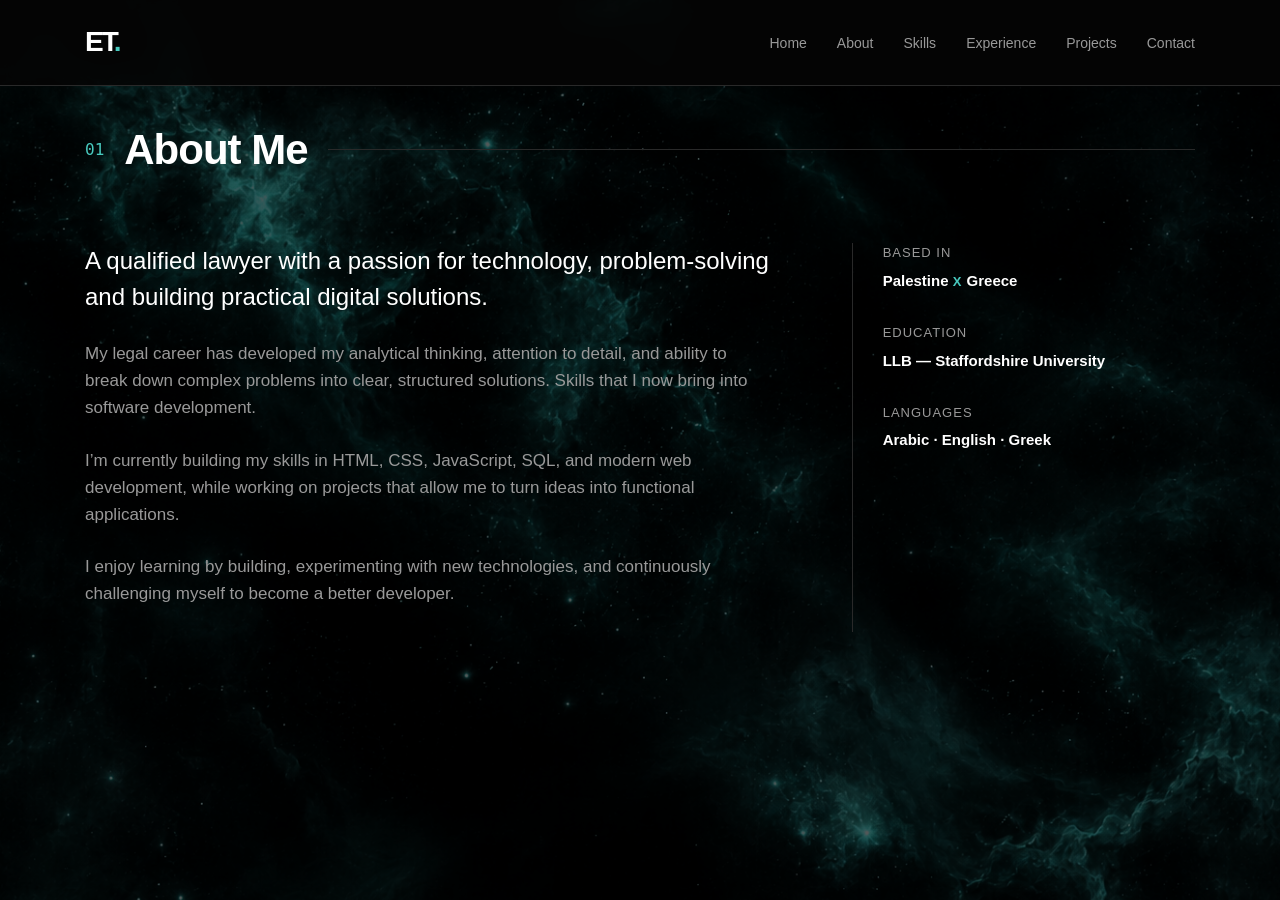
==== files/about.html @ 51c75984 "Add files via upload" ====
<!doctype html>
<html lang="en">
  <meta name="viewport" content="width=device-width, initial-scale=1.0" />
  <link rel="stylesheet" href="style.css" />
  <head>
    <meta charset="UTF-8" />
    <meta name="viewport" content="width=device-width, initial-scale=1.0" />
    <title>ET | About</title>
  </head>
  <body>
    <header>
      <nav class="navbar">
        <a href="#home" class="logo"> ET<span>.</span> </a>
        <ul class="nav-links">
          <li>
            <a href="./main.html">Home</a>
          </li>
          <li>
            <a href="./about.html">About</a>
          </li>
          <li>
            <a href="#skills">Skills</a>
          </li>
          <li>
            <a href="#experience">Experience</a>
          </li>
          <li>
            <a href="#projects">Projects</a>
          </li>
          <li>
            <a href="#contact">Contact</a>
          </li>
        </ul>
        <!-- <button id="theme-toggle" class="theme-toggle">Light</button> -->
      </nav>
    </header>
    <section id="about" class="section">
      <div class="section-heading">
        <span class="section-number"> 01 </span>

        <h2>About Me</h2>
      </div>

      <div class="about-content">
        <div class="about-main">
          <p class="large-text">
            A qualified lawyer with a passion for technology, problem-solving
            and building practical digital solutions.
          </p>
          <p>
            My legal career has developed my analytical thinking, attention to
            detail, and ability to break down complex problems into clear,
            structured solutions. Skills that I now bring into software
            development.
          </p>
          <p>
            I’m currently building my skills in HTML, CSS, JavaScript, SQL, and
            modern web development, while working on projects that allow me to
            turn ideas into functional applications.
          </p>
          <p>
            I enjoy learning by building, experimenting with new technologies,
            and continuously challenging myself to become a better developer.
          </p>
        </div>

        <div class="about-details">
          <div class="detail-item">
            <span> Based in </span>
            <strong> Palestine <span>x</span> Greece</strong>
          </div>
          <div class="detail-item">
            <span> Education </span>
            <strong> LLB — Staffordshire University </strong>
          </div>
          <div class="detail-item">
            <span> Languages </span>
            <strong> Arabic · English · Greek </strong>
          </div>
        </div>
      </div>
    </section>
    <script src="script.js"></script>
  </body>
</html>
---- files/style.css ----
:root {
  --primary: #48cabf;
  --background: #050505;
  --surface: #101010;
  --surface-light: #171717;
  --border: #292929;
  --text: #ffffff;
  --gray-text: #999999;
}

/* body.light-theme {
  --background: #f5f5f5;
  --surface: #ffffff;
  --surface-light: #eeeeee;
  --border: #d5d5d5;
  --text: #111111;
  --gray-text: #666666;
} */

.cursor-glow {
  position: fixed;
  width: 80px;
  height: 80px;
  border-radius: 50%;
  background-color: var(--primary);
  opacity: 0.3;
  filter: blur(20px);
  pointer-events: none;
  transform: translate(-50%, -50%);
  z-index: 9999;
}

* {
  box-sizing: border-box;
  margin: 0;
  padding: 0;
}

html {
  scroll-behavior: smooth;
}

body {
  font-family: Arial, Helvetica, sans-serif;
  background-color: var(--background);
  color: var(--text);
  line-height: 1.6;
  position: relative;
  overflow-x: hidden;
}

/* Background Pic */

body::before {
  content: "";
  position: fixed;
  top: -5%;
  left: -5%;
  width: 110%;
  height: 110%;
  background-image: url(./pics/background.png);
  background-size: cover;
  background-position: center;
  z-index: -2;
  animation: backgroundMove 5s ease-in-out infinite alternate;
}

@keyframes backgroundMove {
  from {
    transform: scale(1);
  }
  to {
    transform: scale(1.08);
  }
}

body::after {
  content: "";
  position: fixed;
  top: 0;
  left: 0;
  width: 100%;
  height: 100%;
  background-color: rgba(0, 0, 0, 0.65);
  z-index: -1;
}

a {
  text-decoration: none;
  color: inherit;
}

ul {
  list-style: none;
}

/* =========================
   NAVBAR
========================= */

header {
  position: sticky;
  top: 0;
  z-index: 1000;
  background-color: rgba(5, 5, 5, 0.9);
  border-bottom: 1px solid var(--border);
  backdrop-filter: blur(10px);
}

.navbar {
  max-width: 1150px;
  margin: auto;
  padding: 20px;
  display: flex;
  justify-content: space-between;
  align-items: center;
}

/* LOGO */

.logo {
  font-size: 28px;
  font-weight: bold;
  letter-spacing: -2px;
}

.logo span {
  color: var(--primary);
}

/* NAV LINKS */

.nav-links {
  display: flex;
  gap: 30px;
}

.nav-links a {
  color: var(--gray-text);
  font-size: 14px;
  transition: 0.3s;
}

.nav-links a:hover {
  color: var(--primary);
}

/* THEME BUTTON */

/* .theme-toggle {
  background-color: transparent;
  color: var(--text);
  border: 1px solid var (--border);
  padding: 8px 14px;
  border-radius: 20px;
  font-size: 13px;
  cursor: pointer;
  transition: 0.3;
}

.theme-toggle:hover {
  color: var(--primary);
} */

/* =========================
   HERO
========================= */

.hero {
  max-width: 1150px;
  min-height: 90vh;
  margin: auto;
  padding: 30px 20px;
  display: flex;
  align-items: center;
  justify-content: space-between;
  gap: 80px;
}

.hero-content {
  max-width: 700px;
}

.hero-intro {
  color: var(--primary);
  font-size: 18px;
  margin-bottom: 10px;
}

.hero h1 {
  font-size: clamp(50px, 8vw, 90px);
  line-height: 1;
  letter-spacing: -4px;
  margin-bottom: 20px;
}

.hero h2 {
  color: var(--gray-text);
  font-size: 28px;
  font-weight: normal;
  margin-bottom: 25px;
}

.hero h2 span {
  color: var(--primary);
}

.hero-description {
  color: var(--gray-text);
  max-width: 600px;
  font-size: 18px;
  margin-bottom: 35px;
}

/* =========================
   BUTTONS
========================= */

.hero-buttons {
  display: flex;
  gap: 15px;
}

.btn {
  display: inline-block;
  padding: 13px 24px;
  border-radius: 4px;
  font-size: 14px;
  font-weight: bold;
  transition: 0.3s;
}

.primary-btn {
  background-color: var(--primary);
  color: #000000;
}

.primary-btn:hover {
  box-shadow: 0 0 25px #48cabf59;
  transform: translateY(-2px);
}

.secondary-btn {
  border: 1px solid var(--border);
  color: var(--text);
}

.secondary-btn:hover {
  border-color: var(--primary);
  color: var(--primary);
}

/* =========================
   HERO IMAGE
========================= */

.hero-image {
  position: relative;
  width: 300px;
  height: 300px;
  flex-shrink: 0;
}

.hero-image img {
  position: relative;
  width: 100%;
  height: 100%;
  object-fit: cover;
  border-radius: 50%;
  border: 2px solid var(--primary);
  z-index: 2;
  box-shadow: 3px 3px 3px #48cabf;
}

.image-glow {
  position: absolute;
  width: 100%;
  height: 100%;
  background-color: var(--primary);
  border-radius: 50%;
  filter: blur(70px);
  opacity: 0.15;
}

/* =========================
   SECTIONS
========================= */

.section {
  max-width: 1150px;
  margin: auto;
  padding: 30px 20px;
}

.section-heading {
  display: flex;
  align-items: center;
  gap: 20px;
  margin-bottom: 60px;
}

.section-number {
  color: var(--primary);
  font-family: monospace;
  font-size: 16px;
}

.section-heading h2 {
  font-size: 42px;
  letter-spacing: -1px;
}

.section-heading::after {
  content: "";
  height: 1px;
  flex: 1;
  background-color: var(--border);
}

/* =========================
   ABOUT
========================= */

.about-content {
  display: grid;
  grid-template-columns: 2fr 1fr;
  gap: 80px;
}

.about-main p {
  color: var(--gray-text);
  margin-bottom: 25px;
  font-size: 17px;
}

.about-main .large-text {
  color: var(--text);
  font-size: 24px;
  line-height: 1.5;
}

.about-details {
  border-left: 1px solid var(--border);
  padding-left: 30px;
}

.detail-item {
  display: flex;
  flex-direction: column;
  gap: 5px;
  margin-bottom: 30px;
}

.detail-item span {
  color: var(--gray-text);
  font-size: 13px;
  text-transform: uppercase;
  letter-spacing: 1px;
}

.detail-item strong {
  color: var(--text);
  font-size: 15px;
}

.detail-item strong span {
  color: var(--primary);
}

/* =========================
   SKILLS
========================= */

.skills-container {
  display: grid;
  grid-template-columns: repeat(3, 1fr);
  gap: 20px;
}

.skill-card {
  background-color: var(--surface);
  border: 1px solid var(--border);
  padding: 35px;
  min-height: 300px;
  transition: 0.3s;
}

.skill-card:hover {
  border-color: var(--primary);
  transform: translateY(-5px);
}

.skill-number {
  color: var(--primary);
  font-family: monospace;
  font-size: 14px;
}

.skill-card h3 {
  font-size: 28px;
  margin: 25px 0 10px;
}

.skill-card > p {
  color: var(--gray-text);
  margin-bottom: 30px;
}

.skill-list {
  display: flex;
  flex-wrap: wrap;
  gap: 8px;
}

.skill-list span {
  border: 1px solid var(--border);
  padding: 6px 10px;
  color: var(--gray-text);
  font-size: 12px;
  border-radius: 3px;
}

/* =========================
   EXPERIENCE
========================= */

.timeline {
  border-left: 1px solid var(--border);
  margin-left: 10px;
}

.timeline-item {
  position: relative;
  padding-left: 40px;
  padding-bottom: 60px;
}

.timeline-item::before {
  content: "";
  position: absolute;
  width: 9px;
  height: 9px;
  border-radius: 50%;
  background-color: var(--primary);
  left: -5px;
  top: 5px;
  box-shadow: 0 0 15px rgba(72, 202, 191, 0.5);
}

.timeline-date {
  color: var(--primary);
  font-family: monospace;
  font-size: 14px;
  margin-bottom: 8px;
}

.timeline-content h3 {
  font-size: 24px;
  margin-bottom: 3px;
}

.timeline-content h4 {
  color: var(--gray-text);
  font-weight: normal;
  margin-bottom: 15px;
}

.timeline-content p {
  color: var(--gray-text);
  max-width: 700px;
}

.timeline-content h4 span {
  color: var(--primary);
}

/* =========================
   PROJECTS
========================= */

.projects-container {
  display: grid;
  grid-template-columns: repeat(3, 1fr);
  gap: 20px;
}

.project-card {
  background-color: var(--surface);
  border: 1px solid var(--border);
  overflow: hidden;
  transition: 0.3s;
}

.project-card:hover {
  border-color: var(--primary);
  transform: translateY(-6px);
  box-shadow: 0 15px 40px rgba(0, 0, 0, 0.4);
}

.project-top {
  display: flex;
  justify-content: space-between;
  padding: 20px;
  border-bottom: 1px solid var(--border);
}

.project-number {
  color: var(--primary);
  font-family: monospace;
}

.project-type {
  color: var(--gray-text);
  font-size: 12px;
}

.project-placeholder {
  height: 180px;
  display: flex;
  align-items: center;
  justify-content: center;
  background-color: var(--surface-light);
  color: var(--primary);
  font-size: 60px;
  font-weight: bold;
  letter-spacing: -5px;
}

.card-img {
  width: 100%;
  height: 100%;
}

.project-content {
  padding: 25px;
}

.project-content h3 {
  font-size: 22px;
  margin-bottom: 10px;
}

.project-content p {
  color: var(--gray-text);
  font-size: 14px;
  margin-bottom: 20px;
}

.project-technologies {
  display: flex;
  flex-wrap: wrap;
  gap: 7px;
  margin-bottom: 25px;
}

.project-technologies span {
  background-color: var(--surface-light);
  border: 1px solid var(--border);
  padding: 5px 8px;
  color: var(--gray-text);
  font-size: 11px;
}

.project-link {
  color: var(--primary);
  font-size: 14px;
  font-weight: bold;
}

.project-link:hover {
  text-decoration: underline;
}

/* =========================
   CONTACT
========================= */

.contact-section {
  text-align: center;
  padding-bottom: 60px;
}

.contact-section .section-heading {
  justify-content: center;
}

.contact-section .section-heading::after {
  display: none;
}

.contact-text {
  color: var(--gray-text);
  font-size: 18px;
  margin-bottom: 30px;
}

.contact-links {
  display: flex;
  justify-content: center;
  gap: 15px;
}

.contact-links a {
  border: 1px solid var(--border);
  padding: 12px 25px;
  color: var(--gray-text);
  transition: 0.3s;
}

.contact-links a:hover {
  color: var(--primary);
  border-color: var(--primary);
}

/* =========================
   FOOTER
========================= */

footer {
  border-top: 1px solid var(--border);
  padding: 30px 20px;
  text-align: center;
  color: var(--gray-text);
  font-size: 13px;
}

.footer-accent {
  color: var(--primary);
  margin-top: 5px;
}

/* =========================
   RESPONSIVE
========================= */

@media (max-width: 900px) {
  .hero {
    flex-direction: column-reverse;
    text-align: center;
    padding-top: 70px;
  }

  .hero-description {
    margin-left: auto;
    margin-right: auto;
  }

  .hero-buttons {
    justify-content: center;
  }

  .skills-container {
    grid-template-columns: 1fr;
  }

  .projects-container {
    grid-template-columns: 1fr;
  }

  .about-content {
    grid-template-columns: 1fr;
    gap: 40px;
  }

  .about-details {
    border-left: none;
    border-top: 1px solid var(--border);
    padding-left: 0;
    padding-top: 30px;
  }
}

@media (max-width: 650px) {
  .navbar {
    padding: 15px;
  }

  .nav-links {
    display: none;
  }

  .hero {
    min-height: auto;
    padding: 80px 20px;
  }

  .hero h1 {
    font-size: 50px;
    letter-spacing: -2px;
  }

  .hero h2 {
    font-size: 21px;
  }

  .hero-image {
    width: 220px;
    height: 220px;
  }

  .hero-buttons {
    flex-direction: column;
  }

  .btn {
    width: 100%;
  }

  .section {
    padding: 80px 20px;
  }

  .section-heading h2 {
    font-size: 32px;
  }

  .contact-links {
    flex-direction: column;
  }
}
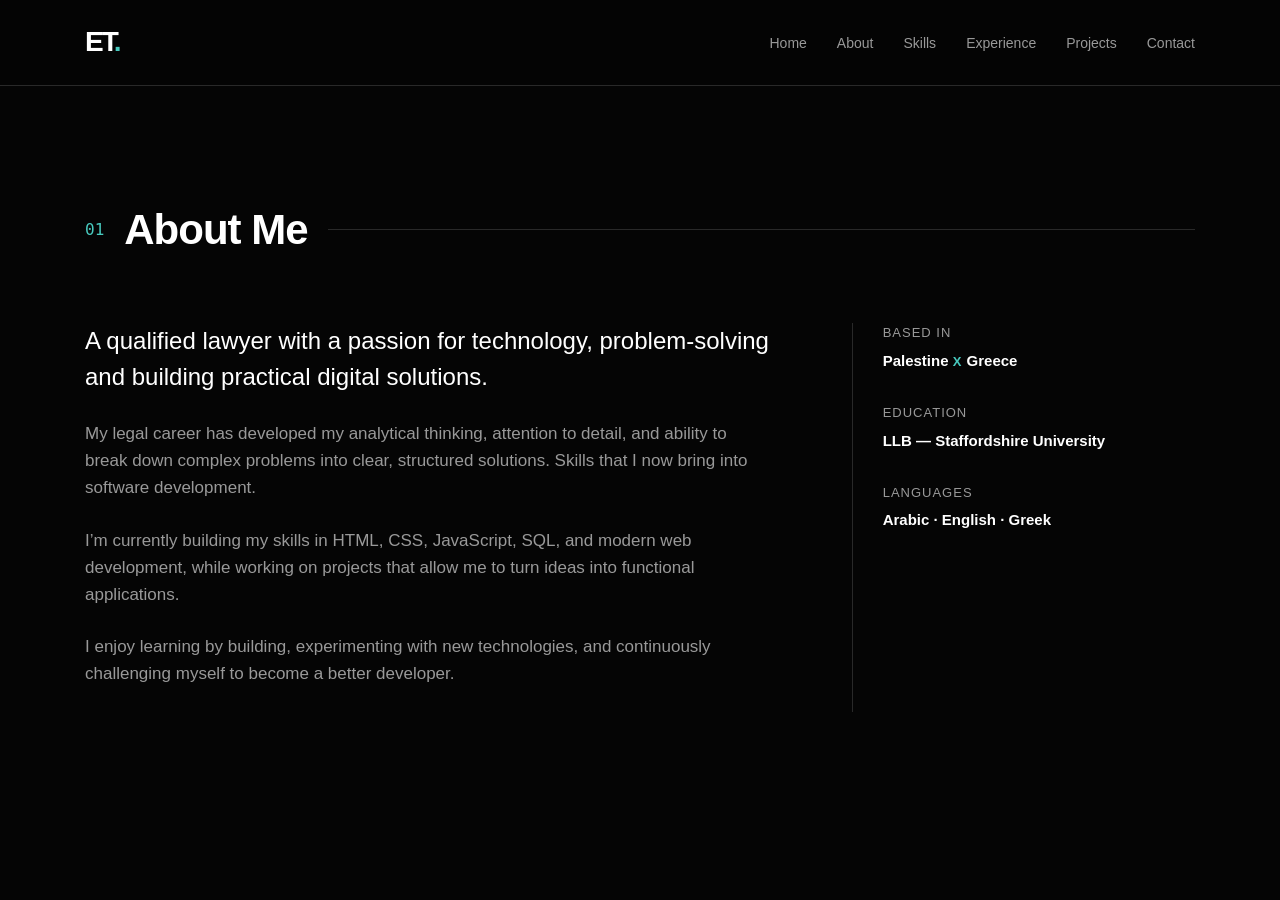
==== commit a9fc6d64: "portfolio" ====
--- a/files/about.html
+++ b/files/about.html
@@ -13,16 +13,16 @@
         <a href="#home" class="logo"> ET<span>.</span> </a>
         <ul class="nav-links">
           <li>
-            <a href="./main.html">Home</a>
+            <a href="./index.html">Home</a>
           </li>
           <li>
             <a href="./about.html">About</a>
           </li>
           <li>
-            <a href="#skills">Skills</a>
+            <a href="./skills.html">Skills</a>
           </li>
           <li>
-            <a href="#experience">Experience</a>
+            <a href="./experience.html">Experience</a>
           </li>
           <li>
             <a href="#projects">Projects</a>
--- a/files/style.css
+++ b/files/style.css
@@ -5,17 +5,8 @@
   --surface-light: #171717;
   --border: #292929;
   --text: #ffffff;
-  --gray-text: #999999;
-}
-
-/* body.light-theme {
-  --background: #f5f5f5;
-  --surface: #ffffff;
-  --surface-light: #eeeeee;
-  --border: #d5d5d5;
-  --text: #111111;
-  --gray-text: #666666;
-} */
+  --text-muted: #999999;
+}
 
 .cursor-glow {
   position: fixed;
@@ -23,7 +14,7 @@
   height: 80px;
   border-radius: 50%;
   background-color: var(--primary);
-  opacity: 0.3;
+  opacity: 0.12;
   filter: blur(20px);
   pointer-events: none;
   transform: translate(-50%, -50%);
@@ -45,44 +36,6 @@
   background-color: var(--background);
   color: var(--text);
   line-height: 1.6;
-  position: relative;
-  overflow-x: hidden;
-}
-
-/* Background Pic */
-
-body::before {
-  content: "";
-  position: fixed;
-  top: -5%;
-  left: -5%;
-  width: 110%;
-  height: 110%;
-  background-image: url(./pics/background.png);
-  background-size: cover;
-  background-position: center;
-  z-index: -2;
-  animation: backgroundMove 5s ease-in-out infinite alternate;
-}
-
-@keyframes backgroundMove {
-  from {
-    transform: scale(1);
-  }
-  to {
-    transform: scale(1.08);
-  }
-}
-
-body::after {
-  content: "";
-  position: fixed;
-  top: 0;
-  left: 0;
-  width: 100%;
-  height: 100%;
-  background-color: rgba(0, 0, 0, 0.65);
-  z-index: -1;
 }
 
 a {
@@ -136,7 +89,7 @@
 }
 
 .nav-links a {
-  color: var(--gray-text);
+  color: var(--text-muted);
   font-size: 14px;
   transition: 0.3s;
 }
@@ -144,23 +97,6 @@
 .nav-links a:hover {
   color: var(--primary);
 }
-
-/* THEME BUTTON */
-
-/* .theme-toggle {
-  background-color: transparent;
-  color: var(--text);
-  border: 1px solid var (--border);
-  padding: 8px 14px;
-  border-radius: 20px;
-  font-size: 13px;
-  cursor: pointer;
-  transition: 0.3;
-}
-
-.theme-toggle:hover {
-  color: var(--primary);
-} */
 
 /* =========================
    HERO
@@ -170,7 +106,7 @@
   max-width: 1150px;
   min-height: 90vh;
   margin: auto;
-  padding: 30px 20px;
+  padding: 100px 20px;
   display: flex;
   align-items: center;
   justify-content: space-between;
@@ -195,7 +131,7 @@
 }
 
 .hero h2 {
-  color: var(--gray-text);
+  color: var(--text-muted);
   font-size: 28px;
   font-weight: normal;
   margin-bottom: 25px;
@@ -206,7 +142,7 @@
 }
 
 .hero-description {
-  color: var(--gray-text);
+  color: var(--text-muted);
   max-width: 600px;
   font-size: 18px;
   margin-bottom: 35px;
@@ -232,11 +168,11 @@
 
 .primary-btn {
   background-color: var(--primary);
-  color: #000000;
+  color: #000;
 }
 
 .primary-btn:hover {
-  box-shadow: 0 0 25px #48cabf59;
+  box-shadow: 0 0 25px rgba(72, 202, 191, 0.35);
   transform: translateY(-2px);
 }
 
@@ -289,7 +225,7 @@
 .section {
   max-width: 1150px;
   margin: auto;
-  padding: 30px 20px;
+  padding: 110px 20px;
 }
 
 .section-heading {
@@ -328,7 +264,7 @@
 }
 
 .about-main p {
-  color: var(--gray-text);
+  color: var(--text-muted);
   margin-bottom: 25px;
   font-size: 17px;
 }
@@ -352,7 +288,7 @@
 }
 
 .detail-item span {
-  color: var(--gray-text);
+  color: var(--text-muted);
   font-size: 13px;
   text-transform: uppercase;
   letter-spacing: 1px;
@@ -402,7 +338,7 @@
 }
 
 .skill-card > p {
-  color: var(--gray-text);
+  color: var(--text-muted);
   margin-bottom: 30px;
 }
 
@@ -415,7 +351,7 @@
 .skill-list span {
   border: 1px solid var(--border);
   padding: 6px 10px;
-  color: var(--gray-text);
+  color: var(--text-muted);
   font-size: 12px;
   border-radius: 3px;
 }
@@ -460,13 +396,13 @@
 }
 
 .timeline-content h4 {
-  color: var(--gray-text);
+  color: var(--text-muted);
   font-weight: normal;
   margin-bottom: 15px;
 }
 
 .timeline-content p {
-  color: var(--gray-text);
+  color: var(--text-muted);
   max-width: 700px;
 }
 
@@ -510,7 +446,7 @@
 }
 
 .project-type {
-  color: var(--gray-text);
+  color: var(--text-muted);
   font-size: 12px;
 }
 
@@ -541,7 +477,7 @@
 }
 
 .project-content p {
-  color: var(--gray-text);
+  color: var(--text-muted);
   font-size: 14px;
   margin-bottom: 20px;
 }
@@ -557,7 +493,7 @@
   background-color: var(--surface-light);
   border: 1px solid var(--border);
   padding: 5px 8px;
-  color: var(--gray-text);
+  color: var(--text-muted);
   font-size: 11px;
 }
 
@@ -577,7 +513,7 @@
 
 .contact-section {
   text-align: center;
-  padding-bottom: 60px;
+  padding-bottom: 140px;
 }
 
 .contact-section .section-heading {
@@ -589,7 +525,7 @@
 }
 
 .contact-text {
-  color: var(--gray-text);
+  color: var(--text-muted);
   font-size: 18px;
   margin-bottom: 30px;
 }
@@ -603,7 +539,7 @@
 .contact-links a {
   border: 1px solid var(--border);
   padding: 12px 25px;
-  color: var(--gray-text);
+  color: var(--text-muted);
   transition: 0.3s;
 }
 
@@ -620,7 +556,7 @@
   border-top: 1px solid var(--border);
   padding: 30px 20px;
   text-align: center;
-  color: var(--gray-text);
+  color: var(--text-muted);
   font-size: 13px;
 }
 
